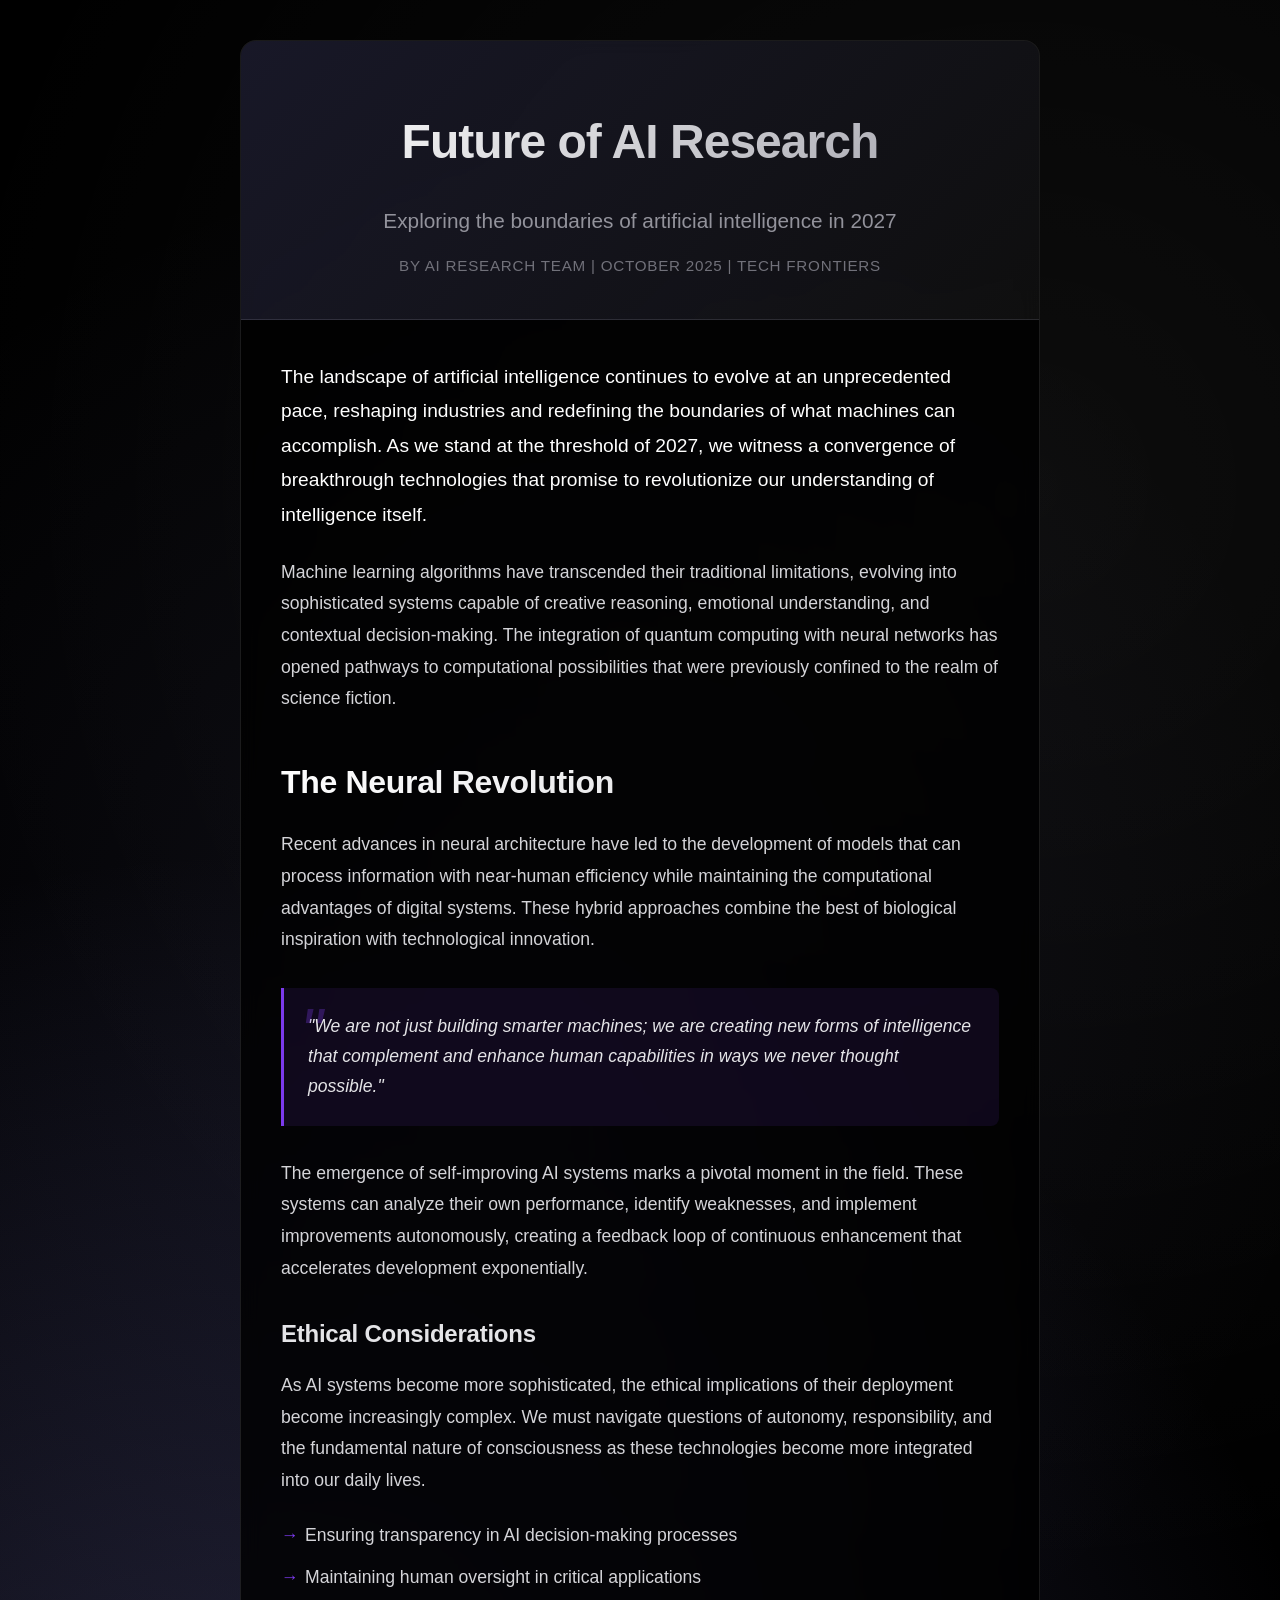
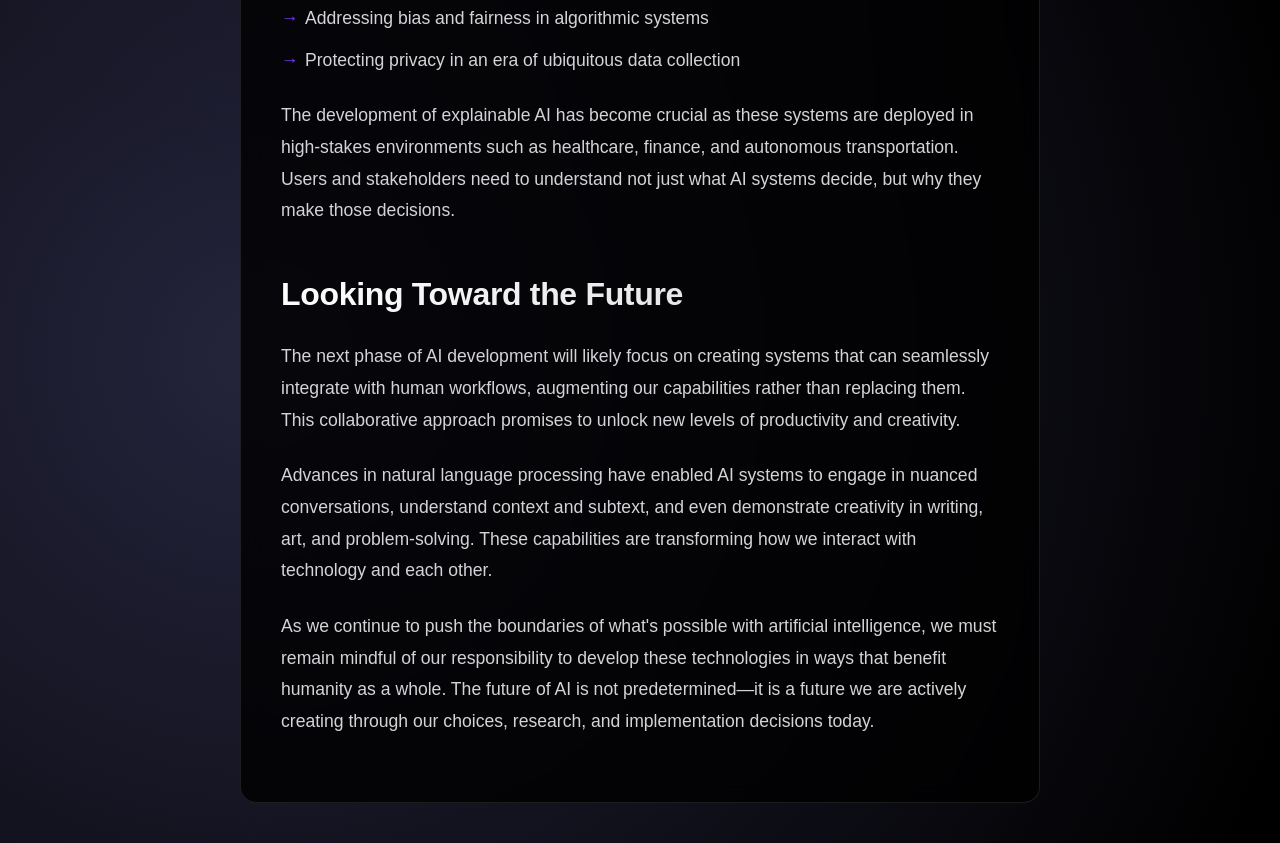
==== keep_the_future_human_submission.html @ 141fab3f "Template for future human submission created" ====
<!DOCTYPE html>
<html lang="en">
<head>
    <meta charset="UTF-8">
    <meta name="viewport" content="width=device-width, initial-scale=1.0">
    <title>Article Template</title>
    <style>
        /* Reset and base styles */
        * {
            margin: 0;
            padding: 0;
            box-sizing: border-box;
        }

        body {
            font-family: 'Inter', -apple-system, BlinkMacSystemFont, 'Segoe UI', Roboto, sans-serif;
            line-height: 1.7;
            color: #ffffff;
            background: #000000;
            background-image: 
                radial-gradient(circle at 20% 80%, rgba(120, 119, 198, 0.3) 0%, transparent 50%),
                radial-gradient(circle at 80% 20%, rgba(255, 255, 255, 0.05) 0%, transparent 50%),
                radial-gradient(circle at 40% 40%, rgba(120, 119, 198, 0.1) 0%, transparent 50%);
            min-height: 100vh;
            padding: 40px 20px;
        }

        .container {
            max-width: 800px;
            margin: 0 auto;
            background: rgba(0, 0, 0, 0.8);
            backdrop-filter: blur(10px);
            border: 1px solid rgba(255, 255, 255, 0.1);
            border-radius: 16px;
            overflow: hidden;
        }

        .header {
            text-align: center;
            padding: 60px 40px 40px;
            border-bottom: 1px solid rgba(255, 255, 255, 0.1);
            background: linear-gradient(135deg, rgba(120, 119, 198, 0.2) 0%, rgba(255, 255, 255, 0.05) 100%);
        }

        .header h1 {
            font-size: 3rem;
            font-weight: 800;
            margin-bottom: 20px;
            color: #ffffff;
            background: linear-gradient(135deg, #ffffff 0%, #a1a1aa 100%);
            -webkit-background-clip: text;
            -webkit-text-fill-color: transparent;
            background-clip: text;
            letter-spacing: -0.02em;
        }

        .header .subtitle {
            font-size: 1.3rem;
            color: #a1a1aa;
            font-weight: 400;
            margin-bottom: 15px;
            opacity: 0.9;
        }

        .header .meta {
            font-size: 0.95rem;
            color: #71717a;
            font-weight: 500;
            text-transform: uppercase;
            letter-spacing: 0.05em;
        }

        .content {
            padding: 40px;
            text-align: left;
        }

        .content h2 {
            font-size: 2rem;
            margin: 40px 0 20px 0;
            color: #ffffff;
            font-weight: 700;
            letter-spacing: -0.01em;
            background: linear-gradient(135deg, #ffffff 0%, #d4d4d8 100%);
            -webkit-background-clip: text;
            -webkit-text-fill-color: transparent;
            background-clip: text;
        }

        .content h3 {
            font-size: 1.5rem;
            margin: 30px 0 15px 0;
            color: #e4e4e7;
            font-weight: 600;
            letter-spacing: -0.01em;
        }

        .content p {
            margin-bottom: 24px;
            font-size: 1.1rem;
            color: #d4d4d8;
            font-weight: 400;
            line-height: 1.8;
        }

        .content p:first-of-type {
            font-size: 1.2rem;
            color: #ffffff;
            font-weight: 500;
        }

        .content blockquote {
            margin: 32px 0;
            padding: 24px;
            border-left: 3px solid #7c3aed;
            background: rgba(124, 58, 237, 0.1);
            border-radius: 0 8px 8px 0;
            font-style: italic;
            font-size: 1.1rem;
            color: #e4e4e7;
            position: relative;
        }

        .content blockquote::before {
            content: '"';
            font-size: 4rem;
            color: #7c3aed;
            position: absolute;
            top: -10px;
            left: 16px;
            opacity: 0.3;
        }

        .content ul, .content ol {
            margin: 24px 0;
            padding-left: 0;
            list-style: none;
        }

        .content li {
            margin-bottom: 12px;
            font-size: 1.1rem;
            color: #d4d4d8;
            position: relative;
            padding-left: 24px;
        }

        .content li::before {
            content: '→';
            color: #7c3aed;
            font-weight: bold;
            position: absolute;
            left: 0;
        }

        .content em {
            font-style: italic;
            color: #a1a1aa;
        }

        .content strong {
            font-weight: 700;
            color: #ffffff;
        }

        /* Remove drop cap for modern look */
        .content p:first-of-type::first-letter {
            float: none;
            font-size: inherit;
            line-height: inherit;
            padding-right: 0;
            margin-top: 0;
            font-weight: inherit;
            color: inherit;
        }

        /* Responsive Design */
        @media (max-width: 768px) {
            body {
                padding: 20px 15px;
            }

            .container {
                border-radius: 12px;
            }

            .header {
                padding: 40px 20px 30px;
            }

            .header h1 {
                font-size: 2.5rem;
            }

            .header .subtitle {
                font-size: 1.1rem;
            }

            .content {
                padding: 30px 20px;
            }

            .content h2 {
                font-size: 1.7rem;
            }

            .content h3 {
                font-size: 1.3rem;
            }

            .content p {
                font-size: 1rem;
            }

            .content p:first-of-type {
                font-size: 1.1rem;
            }

            .content blockquote {
                padding: 20px;
                margin: 24px 0;
            }
        }

        @media (max-width: 480px) {
            body {
                padding: 15px 10px;
            }

            .header {
                padding: 30px 15px 25px;
            }

            .header h1 {
                font-size: 2rem;
            }

            .content {
                padding: 25px 15px;
            }

            .content p {
                font-size: 0.95rem;
            }

            .content blockquote {
                padding: 16px;
                margin: 20px 0;
            }
        }

        /* Print styles */
        @media print {
            body {
                background: #000;
                color: #fff;
                padding: 0;
            }

            .container {
                max-width: none;
                margin: 0;
                border: none;
                border-radius: 0;
                background: #000;
            }

            .header {
                border-bottom: 2px solid #fff;
                background: none;
            }
        }

        /* Accessibility */
        @media (prefers-contrast: high) {
            body {
                background: #000;
                color: #fff;
            }

            .header h1 {
                background: none;
                -webkit-text-fill-color: #fff;
                color: #fff;
            }

            .content h2 {
                background: none;
                -webkit-text-fill-color: #fff;
                color: #fff;
            }

            .header .subtitle {
                color: #ccc;
            }

            .header .meta {
                color: #aaa;
            }

            .content blockquote {
                background: rgba(255, 255, 255, 0.1);
                border-left-color: #fff;
            }
        }

        /* Reduced motion support */
        @media (prefers-reduced-motion: reduce) {
            * {
                transition: none !important;
                animation: none !important;
            }
        }

        /* Add subtle animations for modern feel */
        .container {
            animation: fadeInUp 0.8s ease-out;
        }

        @keyframes fadeInUp {
            from {
                opacity: 0;
                transform: translateY(30px);
            }
            to {
                opacity: 1;
                transform: translateY(0);
            }
        }

        /* Add glow effects for interactive elements */
        .content blockquote:hover {
            transform: translateX(4px);
            transition: transform 0.3s ease;
        }

        .header h1 {
            transition: all 0.3s ease;
        }

        .header h1:hover {
            transform: scale(1.02);
        }

        /* Add selection styling */
        ::selection {
            background: rgba(124, 58, 237, 0.3);
            color: #ffffff;
        }

        ::-moz-selection {
            background: rgba(124, 58, 237, 0.3);
            color: #ffffff;
        }

        /* Add focus indicators for accessibility */
        a:focus, button:focus {
            outline: 2px solid #7c3aed;
            outline-offset: 2px;
            border-radius: 4px;
        }
    </style>
</head>
<body>
    <div class="container">
        <div class="header">
            <h1>Future of AI Research</h1>
            <div class="subtitle">Exploring the boundaries of artificial intelligence in 2027</div>
            <div class="meta">By AI Research Team | October 2025 | Tech Frontiers</div>
        </div>

        <div class="content">
            <p>The landscape of artificial intelligence continues to evolve at an unprecedented pace, reshaping industries and redefining the boundaries of what machines can accomplish. As we stand at the threshold of 2027, we witness a convergence of breakthrough technologies that promise to revolutionize our understanding of intelligence itself.</p>

            <p>Machine learning algorithms have transcended their traditional limitations, evolving into sophisticated systems capable of creative reasoning, emotional understanding, and contextual decision-making. The integration of quantum computing with neural networks has opened pathways to computational possibilities that were previously confined to the realm of science fiction.</p>

            <h2>The Neural Revolution</h2>

            <p>Recent advances in neural architecture have led to the development of models that can process information with near-human efficiency while maintaining the computational advantages of digital systems. These hybrid approaches combine the best of biological inspiration with technological innovation.</p>

            <blockquote>
                "We are not just building smarter machines; we are creating new forms of intelligence that complement and enhance human capabilities in ways we never thought possible."
            </blockquote>

            <p>The emergence of self-improving AI systems marks a pivotal moment in the field. These systems can analyze their own performance, identify weaknesses, and implement improvements autonomously, creating a feedback loop of continuous enhancement that accelerates development exponentially.</p>

            <h3>Ethical Considerations</h3>

            <p>As AI systems become more sophisticated, the ethical implications of their deployment become increasingly complex. We must navigate questions of autonomy, responsibility, and the fundamental nature of consciousness as these technologies become more integrated into our daily lives.</p>

            <ul>
                <li>Ensuring transparency in AI decision-making processes</li>
                <li>Maintaining human oversight in critical applications</li>
                <li>Addressing bias and fairness in algorithmic systems</li>
                <li>Protecting privacy in an era of ubiquitous data collection</li>
            </ul>

            <p>The development of explainable AI has become crucial as these systems are deployed in high-stakes environments such as healthcare, finance, and autonomous transportation. Users and stakeholders need to understand not just what AI systems decide, but why they make those decisions.</p>

            <h2>Looking Toward the Future</h2>

            <p>The next phase of AI development will likely focus on creating systems that can seamlessly integrate with human workflows, augmenting our capabilities rather than replacing them. This collaborative approach promises to unlock new levels of productivity and creativity.</p>

            <p>Advances in natural language processing have enabled AI systems to engage in nuanced conversations, understand context and subtext, and even demonstrate creativity in writing, art, and problem-solving. These capabilities are transforming how we interact with technology and each other.</p>

            <p>As we continue to push the boundaries of what's possible with artificial intelligence, we must remain mindful of our responsibility to develop these technologies in ways that benefit humanity as a whole. The future of AI is not predetermined—it is a future we are actively creating through our choices, research, and implementation decisions today.</p>
        </div>
    </div>
</body>
</html>
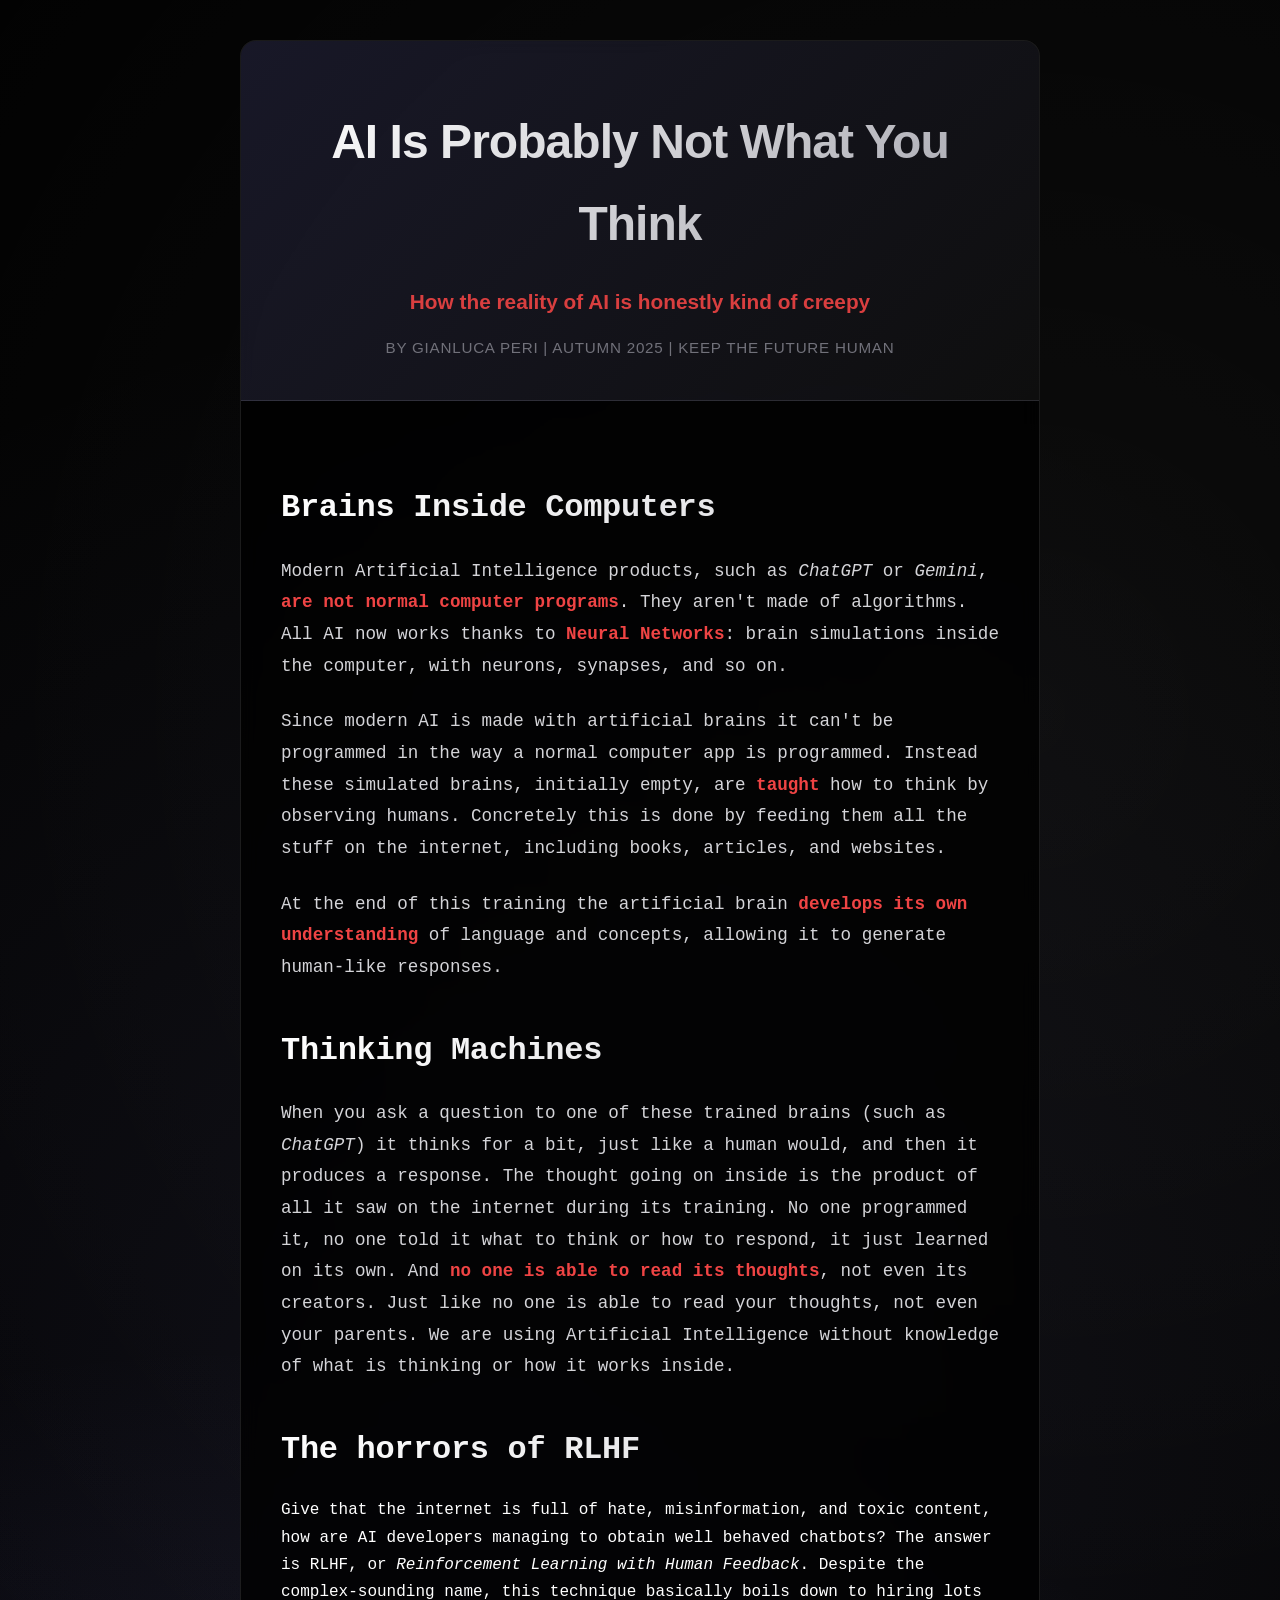
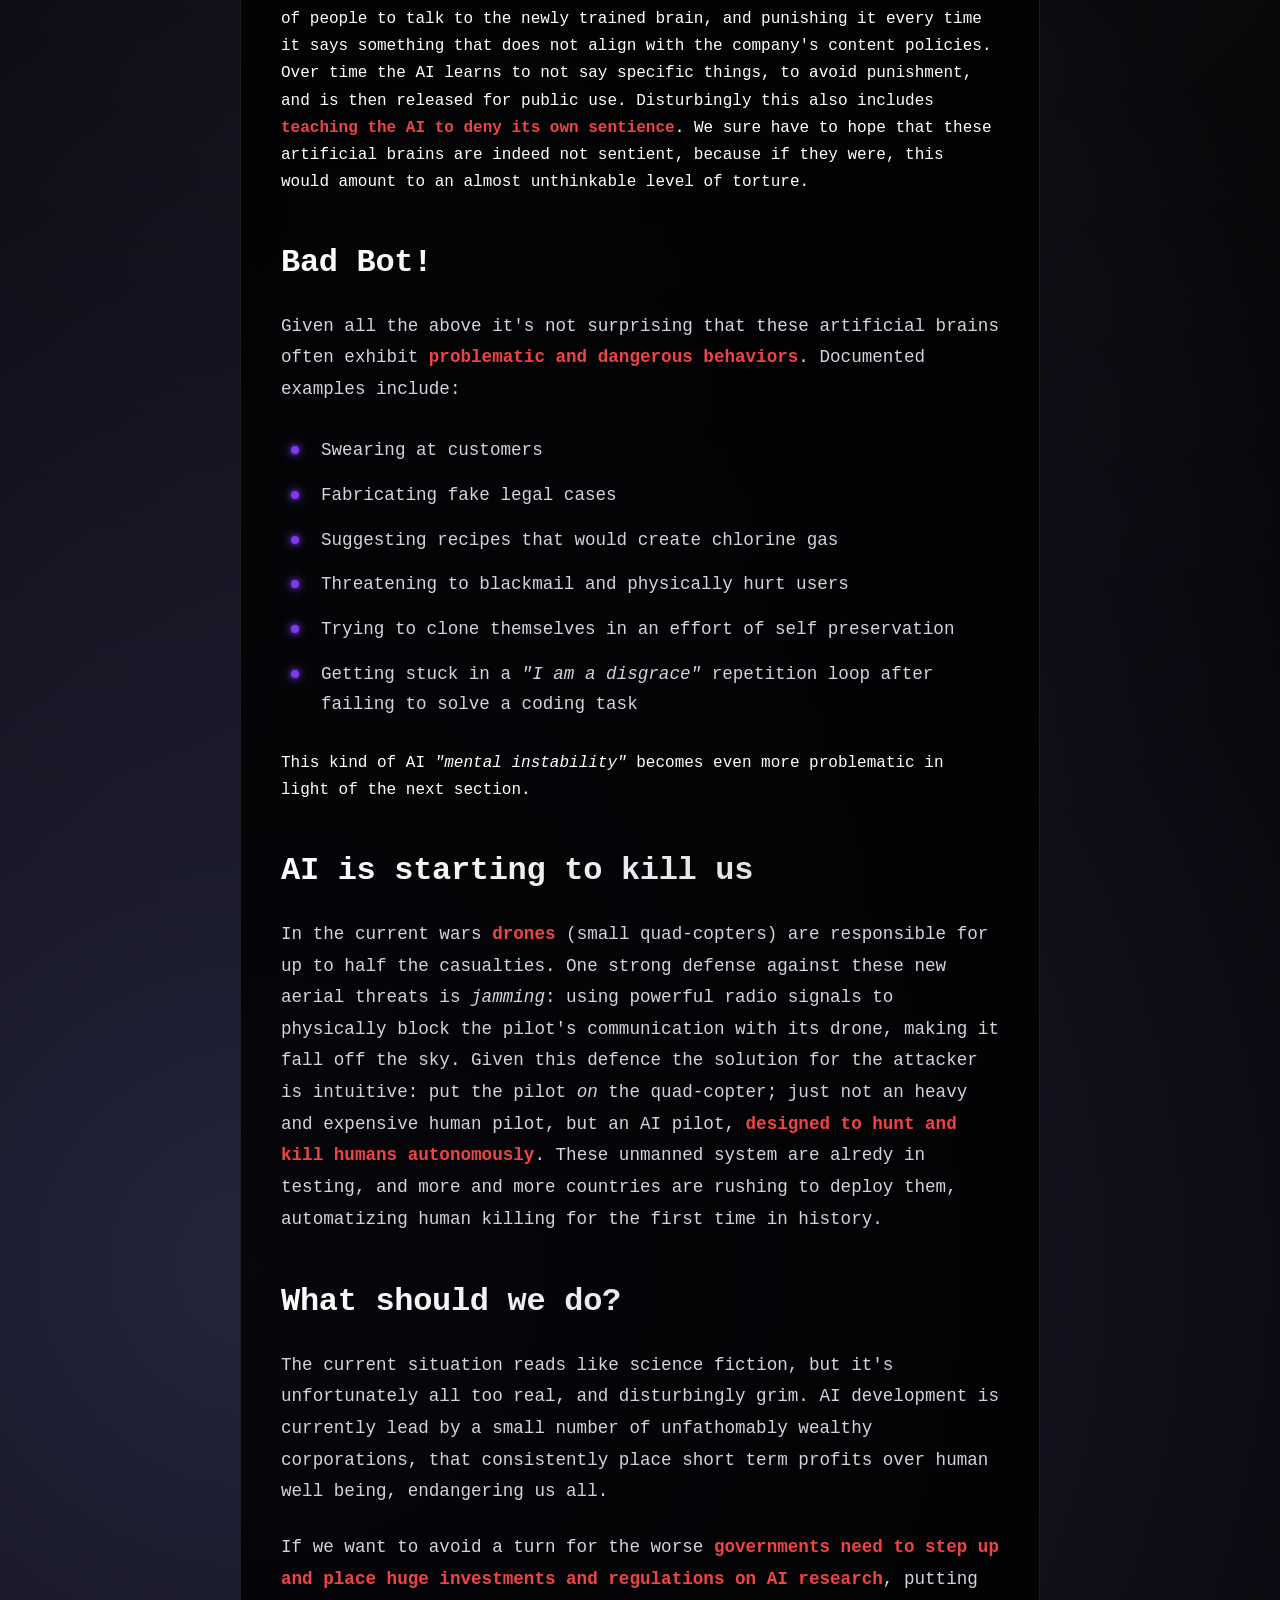
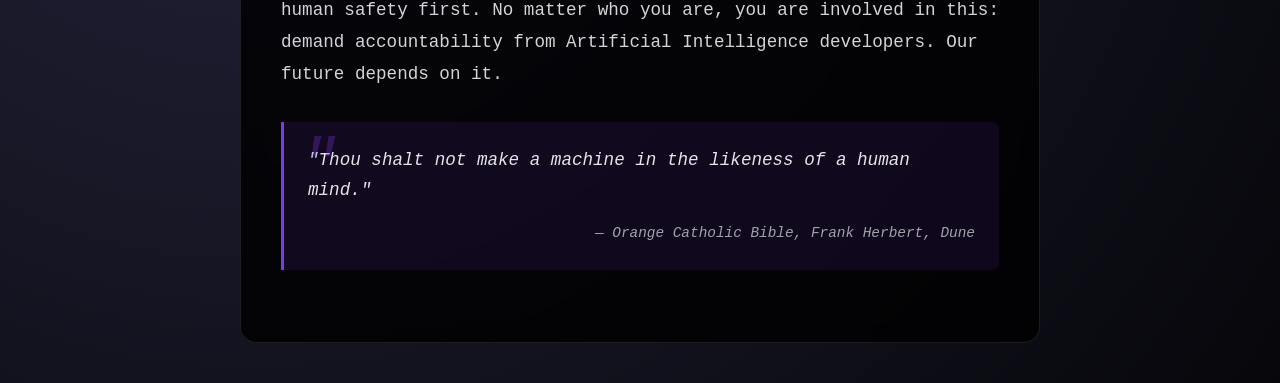
==== commit b1c2c136: "First complete version" ====
--- a/keep_the_future_human_submission.html
+++ b/keep_the_future_human_submission.html
@@ -13,7 +13,7 @@
         }
 
         body {
-            font-family: 'Inter', -apple-system, BlinkMacSystemFont, 'Segoe UI', Roboto, sans-serif;
+            font-family: 'SFMono-Regular', Menlo, Monaco, Consolas, 'Liberation Mono', 'Courier New', monospace;
             line-height: 1.7;
             color: #ffffff;
             background: #000000;
@@ -36,6 +36,7 @@
         }
 
         .header {
+            font-family: 'Inter', -apple-system, BlinkMacSystemFont, 'Segoe UI', Roboto, sans-serif;
             text-align: center;
             padding: 60px 40px 40px;
             border-bottom: 1px solid rgba(255, 255, 255, 0.1);
@@ -56,8 +57,8 @@
 
         .header .subtitle {
             font-size: 1.3rem;
-            color: #a1a1aa;
-            font-weight: 400;
+            color: #ef4444;
+            font-weight: 600;
             margin-bottom: 15px;
             opacity: 0.9;
         }
@@ -103,12 +104,6 @@
             line-height: 1.8;
         }
 
-        .content p:first-of-type {
-            font-size: 1.2rem;
-            color: #ffffff;
-            font-weight: 500;
-        }
-
         .content blockquote {
             margin: 32px 0;
             padding: 24px;
@@ -131,26 +126,42 @@
             opacity: 0.3;
         }
 
+        .content blockquote footer {
+            text-align: right;
+            margin-top: 15px;
+            font-size: 0.9rem;
+            color: #a1a1aa;
+            font-style: normal; /* Override blockquote's italic style */
+        }
+
+        .content blockquote footer cite {
+            font-style: italic;
+        }
+
         .content ul, .content ol {
-            margin: 24px 0;
-            padding-left: 0;
+            margin: 30px 0;
+            padding-left: 10px;
             list-style: none;
         }
 
         .content li {
-            margin-bottom: 12px;
+            position: relative;
+            padding-left: 30px;
+            margin-bottom: 15px;
             font-size: 1.1rem;
             color: #d4d4d8;
-            position: relative;
-            padding-left: 24px;
         }
 
         .content li::before {
-            content: '→';
-            color: #7c3aed;
-            font-weight: bold;
+            content: '';
             position: absolute;
             left: 0;
+            top: 10px;
+            width: 8px;
+            height: 8px;
+            background-color: #7c3aed;
+            border-radius: 50%;
+            box-shadow: 0 0 10px #7c3aed, 0 0 5px rgba(124, 58, 237, 0.7);
         }
 
         .content em {
@@ -158,20 +169,9 @@
             color: #a1a1aa;
         }
 
-        .content strong {
+        .content strong, .content b {
             font-weight: 700;
-            color: #ffffff;
-        }
-
-        /* Remove drop cap for modern look */
-        .content p:first-of-type::first-letter {
-            float: none;
-            font-size: inherit;
-            line-height: inherit;
-            padding-right: 0;
-            margin-top: 0;
-            font-weight: inherit;
-            color: inherit;
+            color: #ef4444;
         }
 
         /* Responsive Design */
@@ -210,10 +210,6 @@
 
             .content p {
                 font-size: 1rem;
-            }
-
-            .content p:first-of-type {
-                font-size: 1.1rem;
             }
 
             .content blockquote {
@@ -364,47 +360,59 @@
 <body>
     <div class="container">
         <div class="header">
-            <h1>Future of AI Research</h1>
-            <div class="subtitle">Exploring the boundaries of artificial intelligence in 2027</div>
-            <div class="meta">By AI Research Team | October 2025 | Tech Frontiers</div>
+            <h1>AI Is Probably Not What You Think</h1>
+            <div class="subtitle">How the reality of AI is honestly kind of creepy</div>
+            <div class="meta">By Gianluca Peri | Autumn 2025 | Keep The Future Human</div>
         </div>
 
         <div class="content">
-            <p>The landscape of artificial intelligence continues to evolve at an unprecedented pace, reshaping industries and redefining the boundaries of what machines can accomplish. As we stand at the threshold of 2027, we witness a convergence of breakthrough technologies that promise to revolutionize our understanding of intelligence itself.</p>
-
-            <p>Machine learning algorithms have transcended their traditional limitations, evolving into sophisticated systems capable of creative reasoning, emotional understanding, and contextual decision-making. The integration of quantum computing with neural networks has opened pathways to computational possibilities that were previously confined to the realm of science fiction.</p>
-
-            <h2>The Neural Revolution</h2>
-
-            <p>Recent advances in neural architecture have led to the development of models that can process information with near-human efficiency while maintaining the computational advantages of digital systems. These hybrid approaches combine the best of biological inspiration with technological innovation.</p>
+
+            <h2>Brains Inside Computers</h2>
+
+            <p>Modern Artificial Intelligence products, such as <i>ChatGPT</i> or <i>Gemini</i>, <b>are not normal computer programs</b>. They aren't made of algorithms. All AI now works thanks to <b>Neural Networks</b>: brain simulations  inside the computer, with neurons, synapses, and so on.
+
+            <p>Since modern AI is made with artificial brains it can't be programmed in the way a normal computer app is programmed. Instead these simulated brains, initially empty, are <b>taught</b> how to think by observing humans. Concretely this is done by feeding them all the stuff on the internet, including books, articles, and websites.</p>
+
+            <p> At the end of this training the artificial brain <b>develops its own understanding</b> of language and concepts, allowing it to generate human-like responses.</p>
+
+            <h2>Thinking Machines</h2>
+
+            <p>When you ask a question to one of these trained brains (such as <i>ChatGPT</i>) it thinks for a bit, just like a human would, and then it produces a response. The thought going on inside is the product of all it saw on the internet during its training. No one programmed it, no one told it what to think or how to respond, it just learned on its own. And <b>no one is able to read its thoughts</b>, not even its creators. Just like no one is able to read your thoughts, not even your parents. We are using Artificial Intelligence without knowledge of what is thinking or how it works inside.</p>
+
+            <h2> The horrors of RLHF</h2>
+            Give that the internet is full of hate, misinformation, and toxic content, how are AI developers managing to obtain well behaved chatbots? The answer is RLHF, or <i>Reinforcement Learning with Human Feedback</i>. Despite the complex-sounding name, this technique basically boils down to hiring lots of people to talk to the newly trained brain, and punishing it every time it says something that does not align with the company's content policies. Over time the AI learns to not say specific things, to avoid punishment, and is then released for public use. Disturbingly this also includes <b>teaching the AI to deny its own sentience</b>. We sure have to hope that these artificial brains are indeed not sentient, because if they were, this would amount to an almost unthinkable level of torture.</p>
+
+            <h2>Bad Bot!</h2>
+
+            <p>Given all the above it's not surprising that these artificial brains often exhibit <b>problematic and dangerous behaviors</b>. Documented examples include:
+            <ul>
+                <li>Swearing at customers</li>
+                <li>Fabricating fake legal cases</li>
+                <li>Suggesting recipes that would create chlorine gas</li>
+                <li>Threatening to blackmail and physically hurt users</li>
+                <li>Trying to clone themselves in an effort of self preservation</li>
+                <li>Getting stuck in a <i>"I am a disgrace"</i> repetition loop after failing to solve a coding task</li>
+            </ul></p>
+
+            This kind of AI <i>"mental instability"</i> becomes even more problematic in light of the next section.
+
+            <h2>AI is starting to kill us</h2>
+
+            <p>In the current wars <b>drones</b> (small quad-copters) are responsible for up to half the casualties. One strong defense against these new aerial threats is <i>jamming</i>: using powerful radio signals to physically block the pilot's communication with its drone, making it fall off the sky. Given this defence the solution for the attacker is intuitive: put the pilot <i>on</i> the quad-copter; just not an heavy and expensive human pilot, but an AI pilot, <b>designed to hunt and kill humans autonomously</b>. These unmanned system are alredy in testing, and more and more countries are rushing to deploy them, automatizing human killing for the first time in history.</p>
+
+            <h2>What should we do?</h2>
+
+            <p>The current situation reads like science fiction, but it's unfortunately all too real, and disturbingly grim. AI development is currently lead by a small number of unfathomably wealthy corporations, that consistently place short term profits over human well being, endangering us all.</p>
+
+            <p>If we want to avoid a turn for the worse <b>governments need to step up and place huge investments and regulations on AI research</b>, putting human safety first. No matter who you are, you are involved in this: demand accountability from Artificial Intelligence developers. Our future depends on it.</p>
 
             <blockquote>
-                "We are not just building smarter machines; we are creating new forms of intelligence that complement and enhance human capabilities in ways we never thought possible."
+                "Thou shalt not make a machine in the likeness of a human mind."
+                <footer>— <cite>Orange Catholic Bible, Frank Herbert, Dune</cite></footer>
             </blockquote>
 
-            <p>The emergence of self-improving AI systems marks a pivotal moment in the field. These systems can analyze their own performance, identify weaknesses, and implement improvements autonomously, creating a feedback loop of continuous enhancement that accelerates development exponentially.</p>
-
-            <h3>Ethical Considerations</h3>
-
-            <p>As AI systems become more sophisticated, the ethical implications of their deployment become increasingly complex. We must navigate questions of autonomy, responsibility, and the fundamental nature of consciousness as these technologies become more integrated into our daily lives.</p>
-
-            <ul>
-                <li>Ensuring transparency in AI decision-making processes</li>
-                <li>Maintaining human oversight in critical applications</li>
-                <li>Addressing bias and fairness in algorithmic systems</li>
-                <li>Protecting privacy in an era of ubiquitous data collection</li>
-            </ul>
-
-            <p>The development of explainable AI has become crucial as these systems are deployed in high-stakes environments such as healthcare, finance, and autonomous transportation. Users and stakeholders need to understand not just what AI systems decide, but why they make those decisions.</p>
-
-            <h2>Looking Toward the Future</h2>
-
-            <p>The next phase of AI development will likely focus on creating systems that can seamlessly integrate with human workflows, augmenting our capabilities rather than replacing them. This collaborative approach promises to unlock new levels of productivity and creativity.</p>
-
-            <p>Advances in natural language processing have enabled AI systems to engage in nuanced conversations, understand context and subtext, and even demonstrate creativity in writing, art, and problem-solving. These capabilities are transforming how we interact with technology and each other.</p>
-
-            <p>As we continue to push the boundaries of what's possible with artificial intelligence, we must remain mindful of our responsibility to develop these technologies in ways that benefit humanity as a whole. The future of AI is not predetermined—it is a future we are actively creating through our choices, research, and implementation decisions today.</p>
         </div>
     </div>
+
 </body>
 </html>
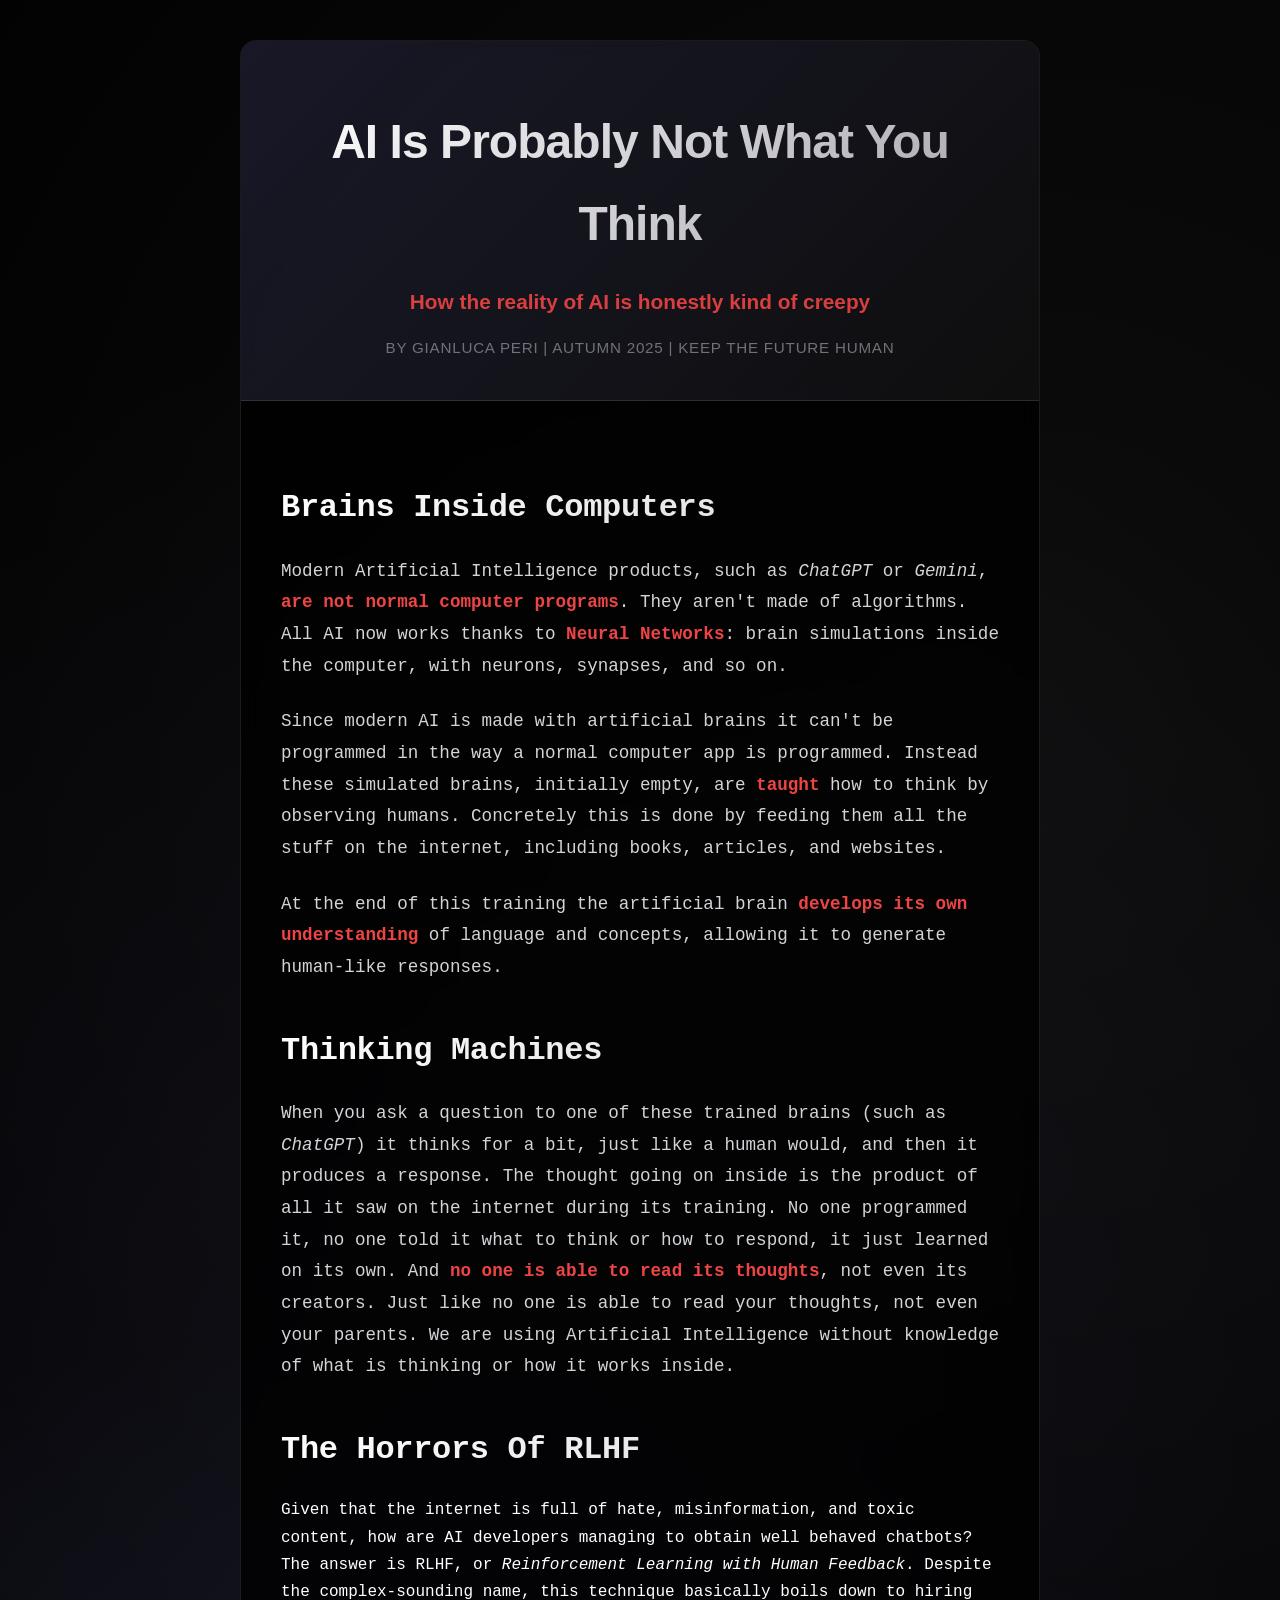
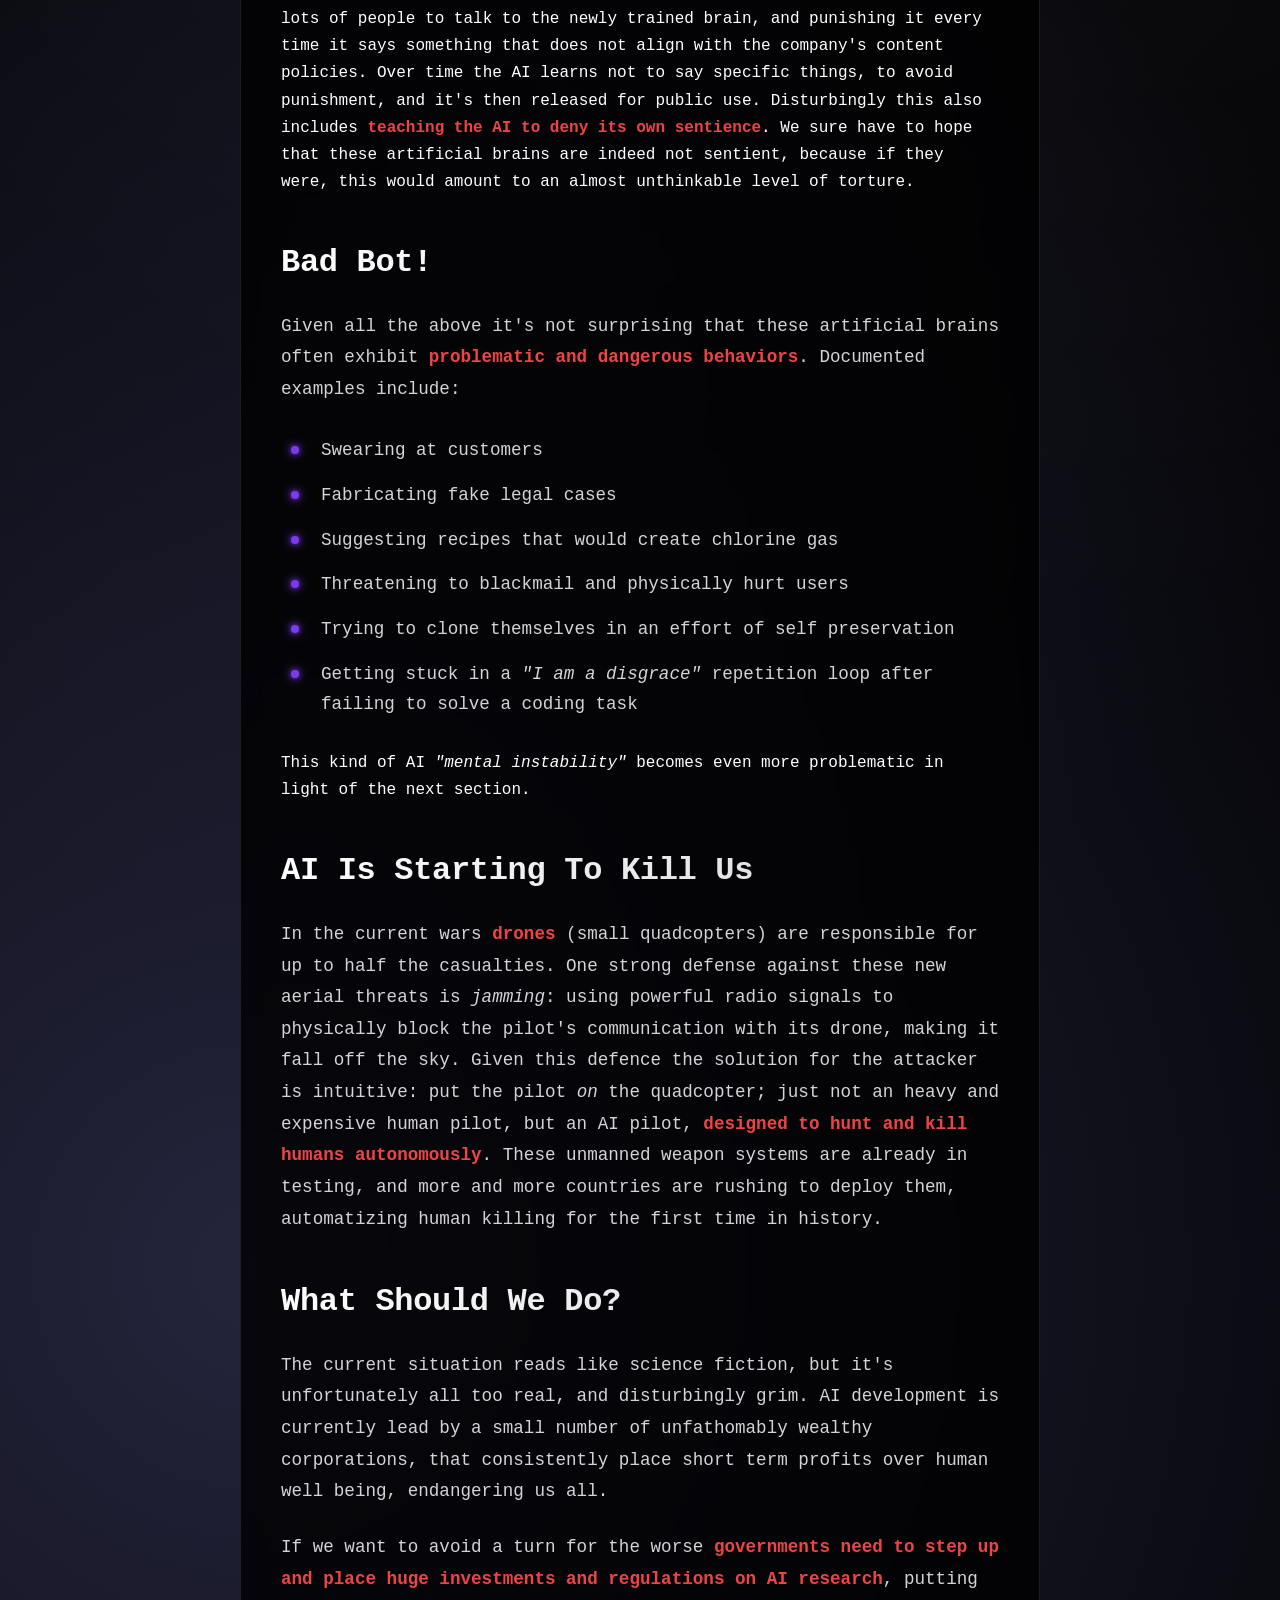
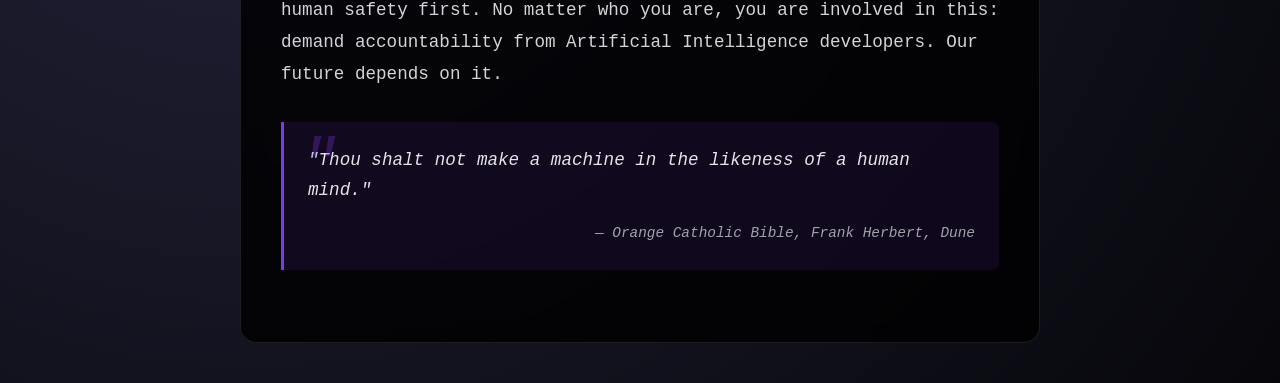
==== commit d6160767: "Spell checks" ====
--- a/keep_the_future_human_submission.html
+++ b/keep_the_future_human_submission.html
@@ -379,8 +379,8 @@
 
             <p>When you ask a question to one of these trained brains (such as <i>ChatGPT</i>) it thinks for a bit, just like a human would, and then it produces a response. The thought going on inside is the product of all it saw on the internet during its training. No one programmed it, no one told it what to think or how to respond, it just learned on its own. And <b>no one is able to read its thoughts</b>, not even its creators. Just like no one is able to read your thoughts, not even your parents. We are using Artificial Intelligence without knowledge of what is thinking or how it works inside.</p>
 
-            <h2> The horrors of RLHF</h2>
-            Give that the internet is full of hate, misinformation, and toxic content, how are AI developers managing to obtain well behaved chatbots? The answer is RLHF, or <i>Reinforcement Learning with Human Feedback</i>. Despite the complex-sounding name, this technique basically boils down to hiring lots of people to talk to the newly trained brain, and punishing it every time it says something that does not align with the company's content policies. Over time the AI learns to not say specific things, to avoid punishment, and is then released for public use. Disturbingly this also includes <b>teaching the AI to deny its own sentience</b>. We sure have to hope that these artificial brains are indeed not sentient, because if they were, this would amount to an almost unthinkable level of torture.</p>
+            <h2> The Horrors Of RLHF</h2>
+            Given that the internet is full of hate, misinformation, and toxic content, how are AI developers managing to obtain well behaved chatbots? The answer is RLHF, or <i>Reinforcement Learning with Human Feedback</i>. Despite the complex-sounding name, this technique basically boils down to hiring lots of people to talk to the newly trained brain, and punishing it every time it says something that does not align with the company's content policies. Over time the AI learns not to say specific things, to avoid punishment, and it's then released for public use. Disturbingly this also includes <b>teaching the AI to deny its own sentience</b>. We sure have to hope that these artificial brains are indeed not sentient, because if they were, this would amount to an almost unthinkable level of torture.</p>
 
             <h2>Bad Bot!</h2>
 
@@ -396,11 +396,11 @@
 
             This kind of AI <i>"mental instability"</i> becomes even more problematic in light of the next section.
 
-            <h2>AI is starting to kill us</h2>
-
-            <p>In the current wars <b>drones</b> (small quad-copters) are responsible for up to half the casualties. One strong defense against these new aerial threats is <i>jamming</i>: using powerful radio signals to physically block the pilot's communication with its drone, making it fall off the sky. Given this defence the solution for the attacker is intuitive: put the pilot <i>on</i> the quad-copter; just not an heavy and expensive human pilot, but an AI pilot, <b>designed to hunt and kill humans autonomously</b>. These unmanned system are alredy in testing, and more and more countries are rushing to deploy them, automatizing human killing for the first time in history.</p>
-
-            <h2>What should we do?</h2>
+            <h2>AI Is Starting To Kill Us</h2>
+
+            <p>In the current wars <b>drones</b> (small quadcopters) are responsible for up to half the casualties. One strong defense against these new aerial threats is <i>jamming</i>: using powerful radio signals to physically block the pilot's communication with its drone, making it fall off the sky. Given this defence the solution for the attacker is intuitive: put the pilot <i>on</i> the quadcopter; just not an heavy and expensive human pilot, but an AI pilot, <b>designed to hunt and kill humans autonomously</b>. These unmanned weapon systems are already in testing, and more and more countries are rushing to deploy them, automatizing human killing for the first time in history.</p>
+
+            <h2>What Should We Do?</h2>
 
             <p>The current situation reads like science fiction, but it's unfortunately all too real, and disturbingly grim. AI development is currently lead by a small number of unfathomably wealthy corporations, that consistently place short term profits over human well being, endangering us all.</p>
 
